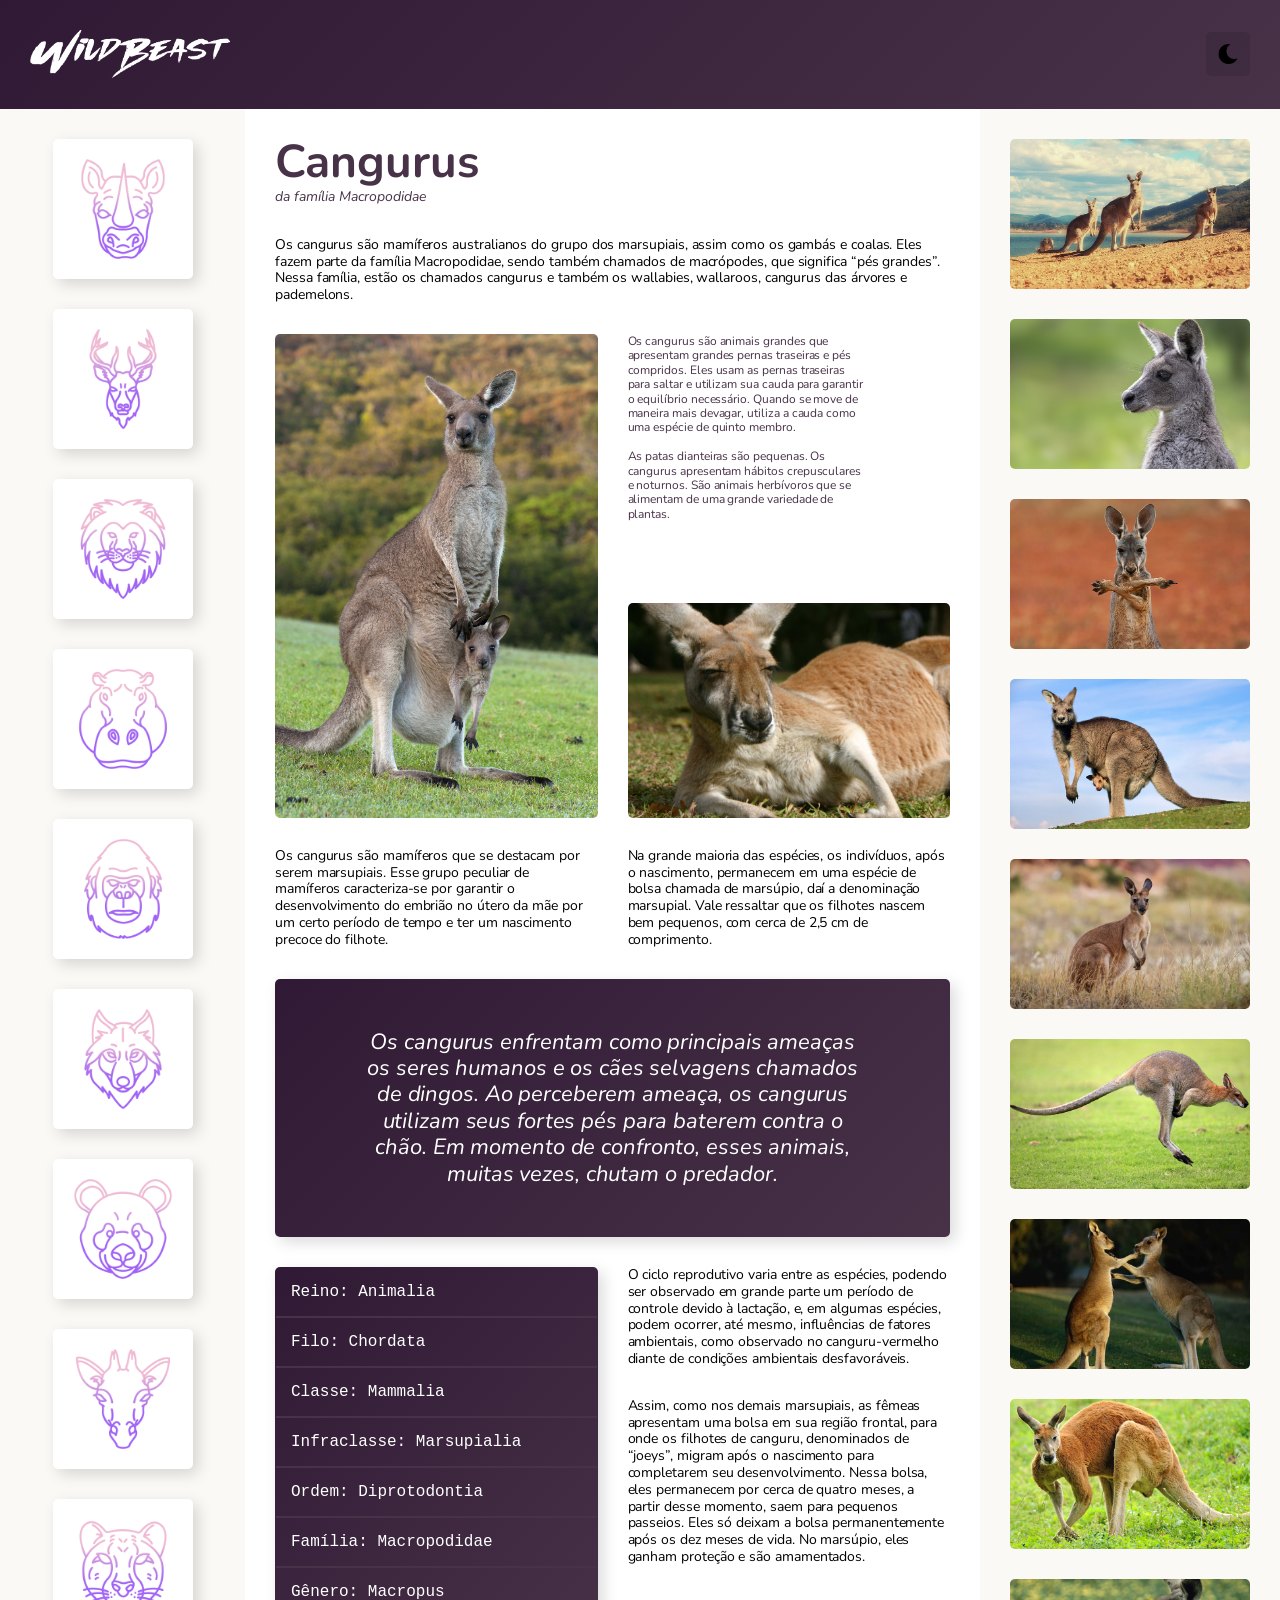
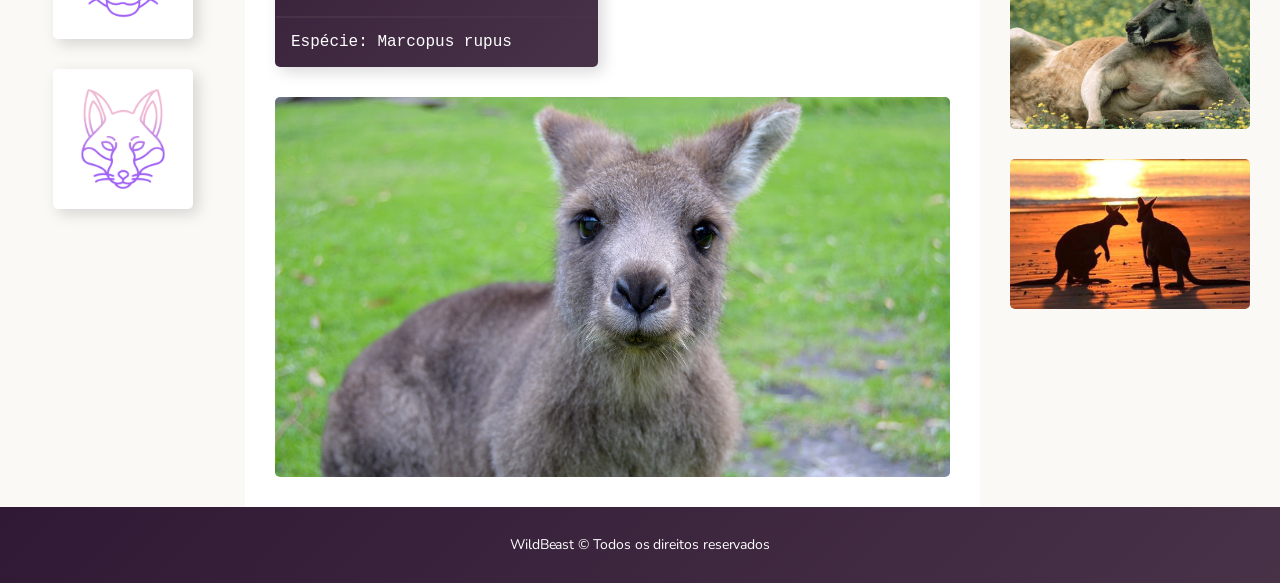
==== canguru.html @ bd2429a0 "canguru" ====
<!DOCTYPE html>
<html lang="pt-br">

<head>
    <title>WildBeast - Canguru</title>
    <meta charset="UTF-8">
    <meta http-equiv="X-UA-Compatible" content="IE=edge">
    <link rel="shortcut icon" href="icones/WB.png" type="image/x-icon">
    <meta name="viewport" content="width=device-width, initial-scale=1, shrink-to-fit=no">
    <link rel="stylesheet"
        href="https://fonts.googleapis.com/css2?family=Nunito:ital,wght@0,400;0,700;1,400&display=swap">
    <link rel="stylesheet" href="Css/style.css">
</head>

<body id="body">

    <div class="estrutura">

        <header class="header">

            <a href="#" id="hoverlua" class="logo"><img src="img/wildbeast.svg" alt="WildBeast"></a>

            <nav>

                <ul>
                    <li><a href="#" id="blackTheme" onclick=darkmode()><img class="lua" src="img/luaicon.png"
                                alt="A imagem de uma lua"></a></li>
                </ul>

            </nav>

        </header>

        <nav class="sidenav" id="sidebar">

            <ul>

                <li><a href="index.html"><img src="icones/rinoceronte.png" alt="Rinoceronte"></a></li>
                <li><a href="cervo.html"><img src="icones/cervo.png" alt="Cervo"></a></li>
                <li><a href="leao.html"><img src="icones/leao.png" alt="Leão"></a></li>
                <li><a href="hipopotamo.html"><img src="icones/hipopotamo.png" alt="Hipopótamo"></a></li>
                <li><a href="gorila.html"><img src="icones/gorila.png" alt="Gorila"></a></li>
                <li><a href="lobo.html"><img src="icones/lobo.png" alt="Lobo"></a></li>
                <li><a href="panda.html"><img src="icones/panda.png" alt="Panda"></a></li>
                <li><a href="girafa.html"><img src="icones/girafa.png" alt="Girafa"></a></li>
                <li><a href="guepardo.html"><img src="icones/guepardo.png" alt="Guepardo"></a></li>
                <li><a href="raposa.html"><img src="icones/raposa.png" alt="Raposa"></a></li>

            </ul>

        </nav>

        <main class="content">

            <div class="titulo">

                <h1>Cangurus</h1>
                <span>da família Macropodidae</span>

            </div>

            <p class="col-wide">
                Os cangurus são mamíferos australianos do grupo dos marsupiais, assim como os gambás e coalas. Eles
                fazem parte da família Macropodidae, sendo também chamados de macrópodes, que significa “pés grandes”.
                Nessa família, estão os chamados cangurus e também os wallabies, wallaroos, cangurus das árvores e
                pademelons.
            </p>

            <img class="imagem-1" src="img/Cangu1.jpg" alt="Canguru">

            <p class="destaque">
                Os cangurus são animais grandes que apresentam grandes pernas traseiras e pés compridos. Eles usam as
                pernas traseiras para saltar e utilizam sua cauda para garantir o equilíbrio necessário. Quando se move
                de maneira mais devagar, utiliza a cauda como uma espécie de quinto membro.<br><br>

                As patas dianteiras são pequenas. Os cangurus apresentam hábitos crepusculares e noturnos. São animais
                herbívoros que se alimentam de uma grande variedade de plantas.
            </p>

            <img class="imagem-2" src="img/Cangu2.jpg" alt="Canguru">

            <p class="class-p">
                Os cangurus são mamíferos que se destacam por serem marsupiais. Esse grupo peculiar de mamíferos
                caracteriza-se por garantir o desenvolvimento do embrião no útero da mãe por um certo período de tempo e
                ter um nascimento precoce do filhote.
            </p>

            <p class="class-p">
                Na grande maioria das espécies, os
                indivíduos, após o nascimento, permanecem em uma espécie de bolsa chamada de marsúpio, daí a denominação
                marsupial. Vale ressaltar que os filhotes nascem bem pequenos, com cerca de 2,5 cm de comprimento.
            </p>

            <blockquote class="citaçao col-wide">

                <p>
                    Os cangurus enfrentam como principais ameaças os seres humanos e os cães selvagens chamados de
                    dingos. Ao perceberem ameaça, os cangurus utilizam seus fortes pés para baterem contra o chão. Em
                    momento de confronto, esses animais, muitas vezes, chutam o predador.
                </p>

            </blockquote>

            <ul class="atributos">

                <li>Reino: Animalia</li>
                <li>Filo: Chordata</li>
                <li>Classe: Mammalia</li>
                <li>Infraclasse: Marsupialia</li>
                <li>Ordem: Diprotodontia</li>
                <li>Família: Macropodidae</li>
                <li>Gênero: Macropus</li>
                <li>Espécie: Marcopus rupus</li>

            </ul>

            <div class="informaçoes">

                <p class="class-p">
                    O ciclo reprodutivo varia entre as espécies, podendo ser observado em grande parte um período de
                    controle devido à lactação, e, em algumas espécies, podem ocorrer, até mesmo, influências de fatores
                    ambientais, como observado no canguru-vermelho diante de condições ambientais desfavoráveis.
                </p>

                <p class="class-p">
                    Assim, como nos demais marsupiais, as fêmeas apresentam uma bolsa em sua região frontal, para onde
                    os filhotes de canguru, denominados de “joeys”, migram após o nascimento para completarem seu
                    desenvolvimento.

                    Nessa bolsa, eles permanecem por cerca de quatro meses,
                    a partir desse momento, saem para pequenos passeios. Eles só deixam a bolsa permanentemente após os
                    dez meses de vida. No marsúpio, eles ganham proteção e são amamentados.
                </p>

            </div>

            <img class="col-wide imagem-3" src="img/Cangu3.jpg" alt="Canguru">

        </main>

        <aside class="anuncios" id="sidebar2">

            <div class="anuncios-item">

                <img src="img/Canguru1.jpg" alt="Canguru">

            </div>

            <div class="anuncios-item">

                <img src="img/Canguru2.jpg" alt="Canguru">

            </div>

            <div class="anuncios-item">

                <img src="img/Canguru3.jpg" alt="Canguru">

            </div>

            <div class="anuncios-item">

                <img src="img/Canguru4.jpg" alt="Canguru">

            </div>

            <div class="anuncios-item">

                <img src="img/Canguru5.jpg" alt="Canguru">

            </div>

            <div class="anuncios-item">

                <img src="img/Canguru6.jpg" alt="Canguru">

            </div>

            <div class="anuncios-item">

                <img src="img/Canguru7.jpg" alt="Canguru">

            </div>

            <div class="anuncios-item">

                <img src="img/Canguru8.jpg" alt="Canguru">

            </div>

            <div class="anuncios-item">

                <img src="img/Canguru9.jpg" alt="Canguru">

            </div>

            <div class="anuncios-item">

                <img src="img/Canguru10.jpg" alt="Canguru">

            </div>

        </aside>

        <footer class="footer">

            <p>WildBeast © Todos os direitos reservados</p>

        </footer>

    </div>

</body>

<script src="index.js"></script>

</html>
---- Css/style.css ----
body,
p,
h1,
ul,
li,
blockquote {
  padding: 0px;
  margin: 0px;
}

blockquote {
  color: #fff!important;
}

body {
  background: #fff; /* mudar*/
  font-family: "Nunito", Georgia, "Times New Roman", Times, serif;
}

li {
  list-style: none;
}

a {
  text-decoration: none;
}

img {
  display: block;
  max-width: 100%;
  border-radius: 5px;
}

/* ------------------------------------------ */

.estrutura {
  display: grid;
  grid-template-columns: minmax(160px, 1fr) 3fr 300px;
  grid-template-areas:
    "header  header  header"
    "sidenav content anuncios"
    "footer  footer  footer";
}

@media (max-width: 1200px) {
  .estrututra {
    grid-template-areas:
      "header header header"
      "sidenav content content"
      "sidenav anuncios anuncios"
      "footer footer footer";
  }
}

@media (max-width: 760px) {
  .estrutura {
    grid-template-columns: 100%;
    grid-template-areas:
      "header"
      "sidenav"
      "content"
      "anuncios"
      "footer";
  }
}

/* ------------------------------------------ */

.header {
  grid-area: header;
  background: linear-gradient(135deg, #301934, #483248);
  padding: 30px;
  display: grid;
  grid-template-columns: 1fr auto;
  align-items: center;
}

.logo {
  max-width: 200px;
}

.header nav ul {
  display: flex;
  flex-wrap: wrap;
}

.header nav a {
  display: block;
  padding: 10px;
  color: #fff;
  font-size: 1.125em;
  background: rgba(0, 0, 0, 0.1);
  border-radius: 5px;
  transition: 0.1s;
}

.header nav a:hover {
  background: rgba(0, 0, 0, 0.5);
}

.header img:hover {
  -ms-transform: scale(1.1);
  -webkit-transform: scale(1.1);
  transform: scale(1.1);
  transition: all 0.2s; 
}

.header li + li {
  margin-left: 30px;
}

@media (max-width: 760px) {
  .header {
    grid-template-columns: auto;
  }
  .logo {
    margin-bottom: 20px;
  }
  .header nav a {
    font-size: 1em;
  }
  .header li + li {
    margin-left: 10px;
  }
}


/* ------------------------------------------ */

.sidenav {
  grid-area: sidenav;
  background: #FAF9F6; /* mudar*/
  padding: 30px;
}

.sidenav li a {
  display: block;
  min-width: 60px;
  max-width: 100px;
  margin: 0 auto 30px auto;
  background: #fff;
  padding: 20px;
  border-radius: 5px;
  box-shadow: 5px 5px 15px 0px rgba(0, 0, 0, 0.15);
  transition: 0.1s ease-out;
}

.sidenav li a:hover {
  background: #483248;
  -ms-transform: scale(1.05);
  -webkit-transform: scale(1.05);
  transform: scale(1.05);
  transition: all 0.5s; 
}

@keyframes seta {
  from {
    right: 30px;
  }
  to {
    right: 20px;
  }
}

@media (max-width: 760px) {
  .sidenav {
    position: relative;
    overflow-x: auto;
    -webkit-overflow-scrolling: touch;
    -ms-overflow-style: -ms-autohiding-scrollbar;
  }
  .sidenav::after {
    content: "→";
    color: #000;
    position: absolute;
    top: 5px;
    right: 30px;
    animation: seta 0.5s ease-in 0s infinite alternate;
  }
  .sidenav ul {
    display: flex;
  }
  .sidenav li {
    flex: 1 0 60px;
  }
  .sidenav {
    padding: 0 30px;
  }
  .sidenav li a {
    margin: 30px 30px 30px 0;
  }
}

/* ------------------------------------------ */

.content ul,
li,
a,
blockquote {
  color: #fff;
}

.content {
  grid-area: content;
  max-width: 900px;
  margin: 0 auto;
  padding: 30px;
  display: grid;
  grid-template-columns: 1fr 1fr;
  gap: 30px;
}

@media (max-width: 600px) {
  .content {
    grid-template-columns: auto;
  }
}

/* ------------------------------------------ */

.col-wide {
  grid-column: 1 / -1;
  color: #000;
}

.class-p {
  color: #000;
}

.imagem-1 {
  grid-row: span 2;
  align-self: end;
}

.imagem-1:hover {
  -ms-transform: scale(1.05);
  -webkit-transform: scale(1.05);
  transform: scale(1.05);
  transition: all 0.6s; 
}

.imagem-2 {
  align-self: end;
}

.imagem-2:hover {
  -ms-transform: scale(1.05);
  -webkit-transform: scale(1.05);
  transform: scale(1.05);
  transition: all 0.6s; 
}

.imagem-3:hover {
  -ms-transform: scale(1.05);
  -webkit-transform: scale(1.05);
  transform: scale(1.05);
  transition: all 0.6s; 
}

/* ------------------------------------------ */

p {
  font-size: 14px;
  line-height: 1.2;
  letter-spacing: -0.005em;
}

.informaçoes p + p {
  margin-top: 30px;
}

/* ------------------------------------------ */

.titulo {
  color: #483248;
}

.titulo h1 {
  font-size: 46px;
  line-height: 1;
  font-weight: 700;
}

.titulo span {
  font-size: 14px;
  font-style: italic;
}

/* ------------------------------------------ */

.caracteristicas {
  display: flex;
  align-items: flex-start;
}

.caracteristicas > div {
  width: 80px;
  text-align: center;
  background: linear-gradient(135deg, #8844ee, #b07dfb);
  border-radius: 5px;
  box-shadow: 7px 7px 15px 0px rgba(0, 0, 0, 0.15);
  position: relative;
}

.caracteristicas > div:first-child {
  margin-right: 30px;
}

.caracteristicas span {
  display: block;
}

.numero {
  color: #8844ee;
  font-size: 34px;
  line-height: 1;
  margin: 10px auto;
}

.rotulo {
  font-size: 15px;
  background: #e5e5e5;
  border-radius: 0 0 5px 5px;
  padding: 5px 0;
  color: #7c7c7c;
  position: relative;
  top: 2px;
}

.medio {
  font-size: 15px;
  background: #e5e5e5;
  border-radius: 5px 5px 0 0;
  padding: 5px 0;
  color: #7c7c7c;
  position: relative;
  top: 2px;
}

/* ------------------------------------------ */

.destaque {
  font-size: 12px;
  color: #483248;
  max-width: 20em;
}

.atributos {
  padding: 1px!important;
}

.citaçao,
.atributos {
  align-self: start;
  padding: 50px;
  border-radius: 5px;
  box-shadow: 5px 5px 15px 0px rgba(0, 0, 0, 0.15);
  background: linear-gradient(135deg, #301934, #483248);
}

.citaçao p {
  font-size: 22px;
  font-style: italic;
  text-align: center;
  max-width: 500px;
  margin: 0 auto;
}

.atributos li {
  font-family: "Courier New", Courier, monospace;
  font-size: 16px;
  padding: 15px;
}

.atributos li + li {
  border-top: 2px solid #483248;
}

/* ------------------------------------------ */

.anuncios {
  grid-area: anuncios;
  background: #FAF9F6; /* mudar*/
  display: grid;
  align-content: start;
  padding: 30px;
  gap: 30px;
  grid-template-columns: repeat(auto-fit, minmax(150px, 1fr));
}

.anuncions-item {
  transition: transform .2s;
  animation-duration: 3s;
}

.anuncios-item:hover {
  -ms-transform: scale(1.2);
  -webkit-transform: scale(1.2);
  transform: scale(1.2);
  transition: all 0.6s; 
}

/* ------------------------------------------ */

.footer {
  grid-area: footer;
  background: linear-gradient(135deg, #301934, #483248);
}

.footer p {
  color: #fff;
  text-align: center;
  padding: 30px;
}

.lua {
  padding: 2px;
  display: block;
  transition: 1ms;
  border-radius: 5px;
  width: 20px;
  height: auto;
}

.darkmodeBody {
  background-color: #222222;
}

.leftandright {
  background-color: #101010;
}
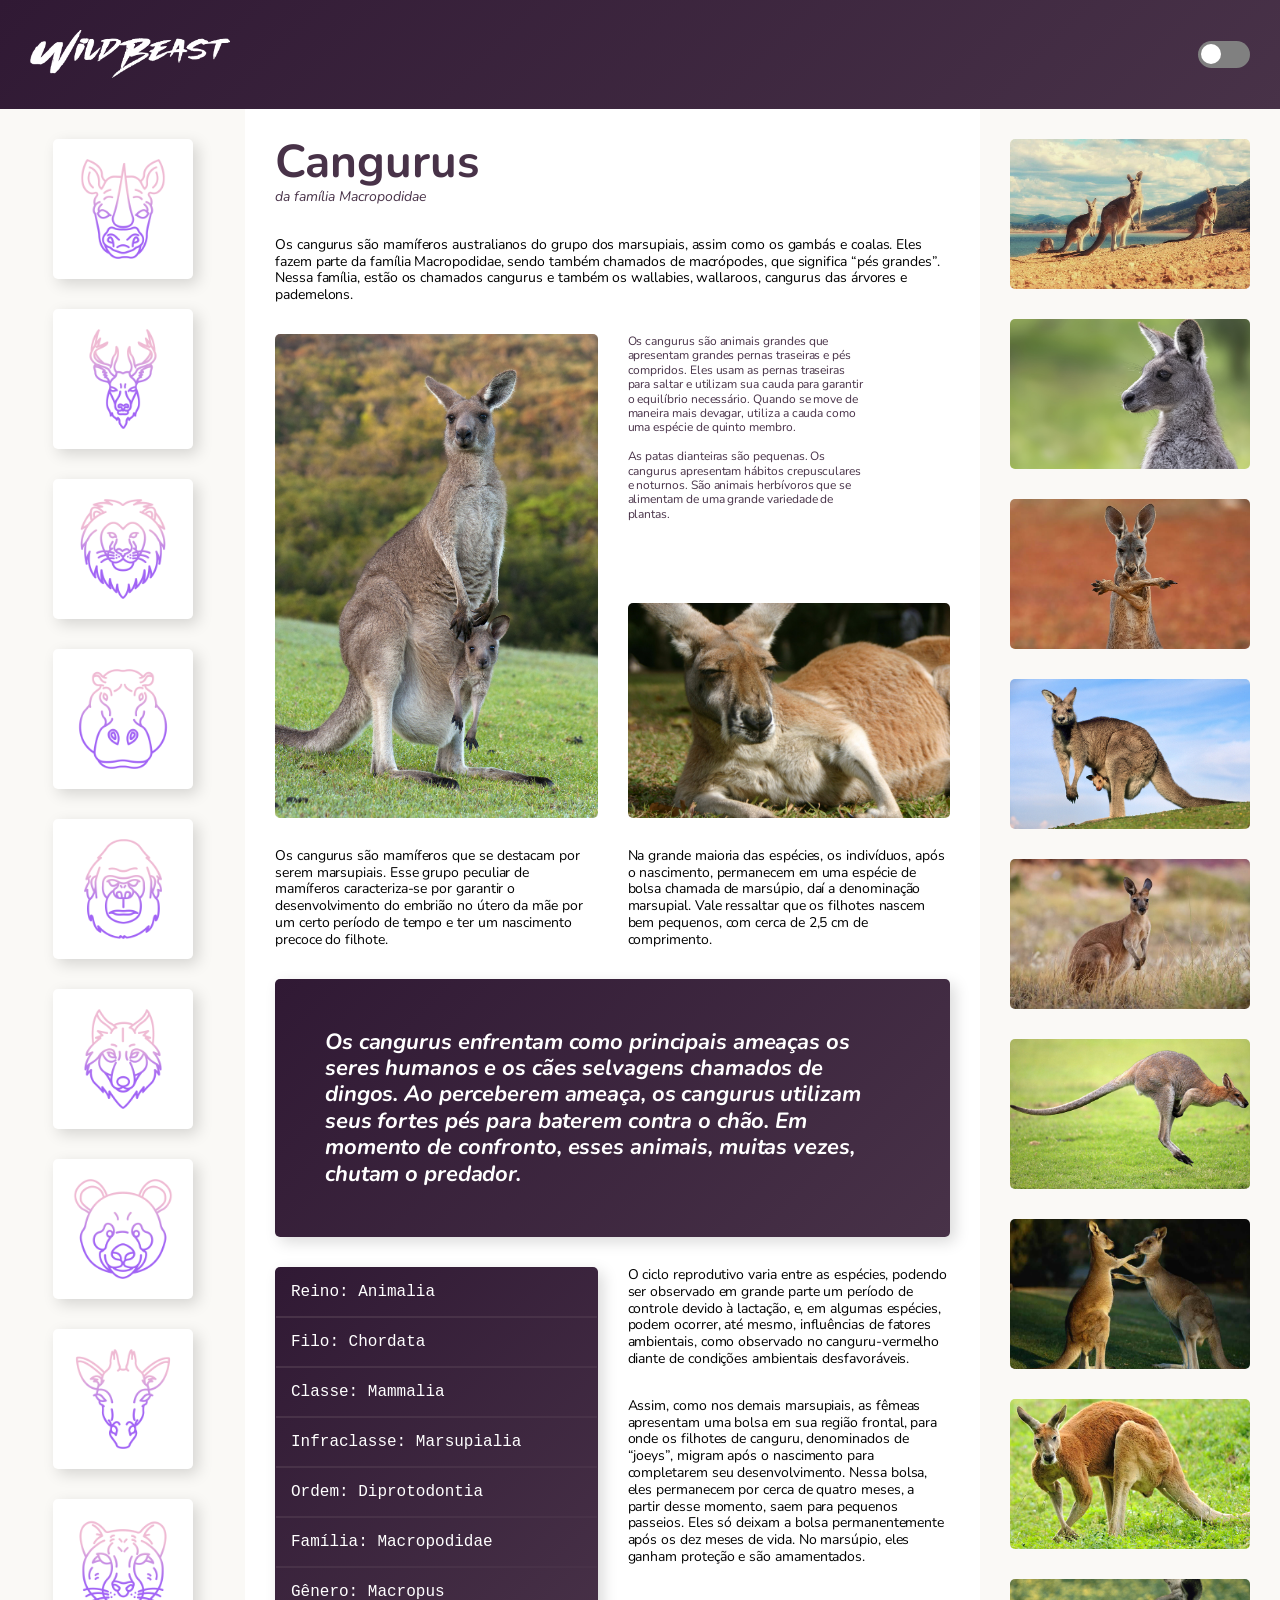
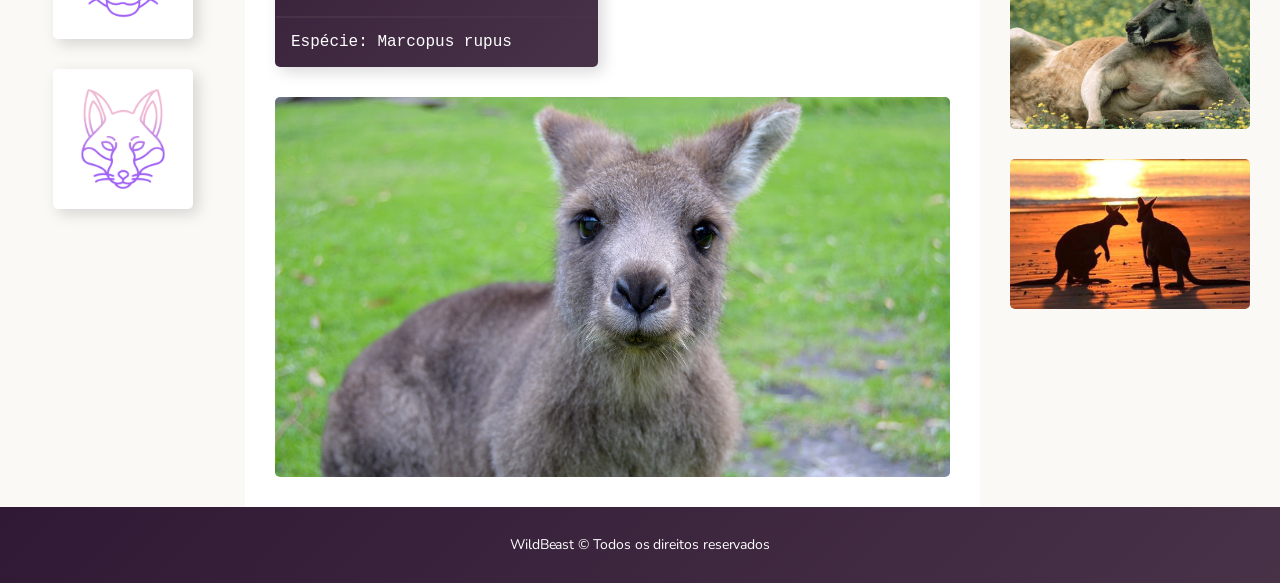
==== commit 42c2727c: "b" ====
--- a/canguru.html
+++ b/canguru.html
@@ -21,12 +21,10 @@
             <a href="#" id="hoverlua" class="logo"><img src="img/wildbeast.svg" alt="WildBeast"></a>
 
             <nav>
-
-                <ul>
-                    <li><a href="#" id="blackTheme" onclick=darkmode()><img class="lua" src="img/luaicon.png"
-                                alt="A imagem de uma lua"></a></li>
+                <ul> 
+                    <li class="toggle"><input id="switch" type="checkbox" name="theme">
+                        <label for="switch">Toggle</label></li>
                 </ul>
-
             </nav>
 
         </header>
@@ -93,11 +91,11 @@
 
             <blockquote class="citaçao col-wide">
 
-                <p>
+                <b>
                     Os cangurus enfrentam como principais ameaças os seres humanos e os cães selvagens chamados de
                     dingos. Ao perceberem ameaça, os cangurus utilizam seus fortes pés para baterem contra o chão. Em
                     momento de confronto, esses animais, muitas vezes, chutam o predador.
-                </p>
+                </b>
 
             </blockquote>
 
--- a/Css/style.css
+++ b/Css/style.css
@@ -1,5 +1,18 @@
+html {
+  font-family: "Nunito", Georgia, "Times New Roman", Times, serif;
+
+  --bg:#fff;
+  --bg-hfq: linear-gradient(135deg, #301934, #483248);
+  --color-text:#000;
+  --color-span:#483248;
+  --color-sides: #FAF9F6;
+  --color-headings: #0077FF;
+}
+
+
 body,
 p,
+b,
 h1,
 ul,
 li,
@@ -8,13 +21,14 @@
   margin: 0px;
 }
 
+
 blockquote {
   color: #fff!important;
 }
 
 body {
-  background: #fff; /* mudar*/
-  font-family: "Nunito", Georgia, "Times New Roman", Times, serif;
+  background: var(--bg); /* mudar*/
+  
 }
 
 li {
@@ -68,7 +82,7 @@
 
 .header {
   grid-area: header;
-  background: linear-gradient(135deg, #301934, #483248);
+  background: var(--bg-hfq);
   padding: 30px;
   display: grid;
   grid-template-columns: 1fr auto;
@@ -129,7 +143,7 @@
 
 .sidenav {
   grid-area: sidenav;
-  background: #FAF9F6; /* mudar*/
+  background: var(--color-sides);
   padding: 30px;
 }
 
@@ -220,11 +234,11 @@
 
 .col-wide {
   grid-column: 1 / -1;
-  color: #000;
-}
-
-.class-p {
-  color: #000;
+  color: var(--color-text);
+}
+
+p {
+  color: var(--color-text);
 }
 
 .imagem-1 {
@@ -259,7 +273,7 @@
 
 /* ------------------------------------------ */
 
-p {
+p, b {
   font-size: 14px;
   line-height: 1.2;
   letter-spacing: -0.005em;
@@ -276,12 +290,14 @@
 }
 
 .titulo h1 {
+  color: var(--color-span);
   font-size: 46px;
   line-height: 1;
   font-weight: 700;
 }
 
 .titulo span {
+  color: var(--color-span);
   font-size: 14px;
   font-style: italic;
 }
@@ -296,7 +312,7 @@
 .caracteristicas > div {
   width: 80px;
   text-align: center;
-  background: linear-gradient(135deg, #8844ee, #b07dfb);
+  background: var(--bg-hfq);
   border-radius: 5px;
   box-shadow: 7px 7px 15px 0px rgba(0, 0, 0, 0.15);
   position: relative;
@@ -341,7 +357,7 @@
 
 .destaque {
   font-size: 12px;
-  color: #483248;
+  color: var(--color-span);
   max-width: 20em;
 }
 
@@ -355,10 +371,10 @@
   padding: 50px;
   border-radius: 5px;
   box-shadow: 5px 5px 15px 0px rgba(0, 0, 0, 0.15);
-  background: linear-gradient(135deg, #301934, #483248);
-}
-
-.citaçao p {
+  background: var(--bg-hfq);
+}
+
+.citaçao b {
   font-size: 22px;
   font-style: italic;
   text-align: center;
@@ -380,7 +396,7 @@
 
 .anuncios {
   grid-area: anuncios;
-  background: #FAF9F6; /* mudar*/
+  background: var(--color-sides); /* mudar*/
   display: grid;
   align-content: start;
   padding: 30px;
@@ -404,7 +420,7 @@
 
 .footer {
   grid-area: footer;
-  background: linear-gradient(135deg, #301934, #483248);
+  background: var(--bg-hfq);
 }
 
 .footer p {
@@ -422,10 +438,46 @@
   height: auto;
 }
 
-.darkmodeBody {
-  background-color: #222222;
-}
-
-.leftandright {
-  background-color: #101010;
-}+
+
+input[type=checkbox]{
+  height: 0;
+  width: 0;
+  visibility: hidden;
+}
+
+label {
+  cursor: pointer;
+  text-indent: -9999px;
+  width: 52px;
+  height: 27px;
+  background: grey;
+  float: right;
+  border-radius: 100px;
+  position: relative;
+}
+
+label::after{
+  content: '';
+  position: absolute;
+  top: 3px;
+  left: 3px;
+  width: 20px;
+  height: 20px;
+  background-color: white;
+  border-radius: 90px;
+  transition: 0.3s;
+}
+
+input:checked + label {
+  background-color: var(--color-headings);
+}
+
+input:checked + label::after {
+  left: calc(100% - 5px);
+  transform: translateX(-100%);
+}
+
+label:active:after {
+  width: 45px;
+}
